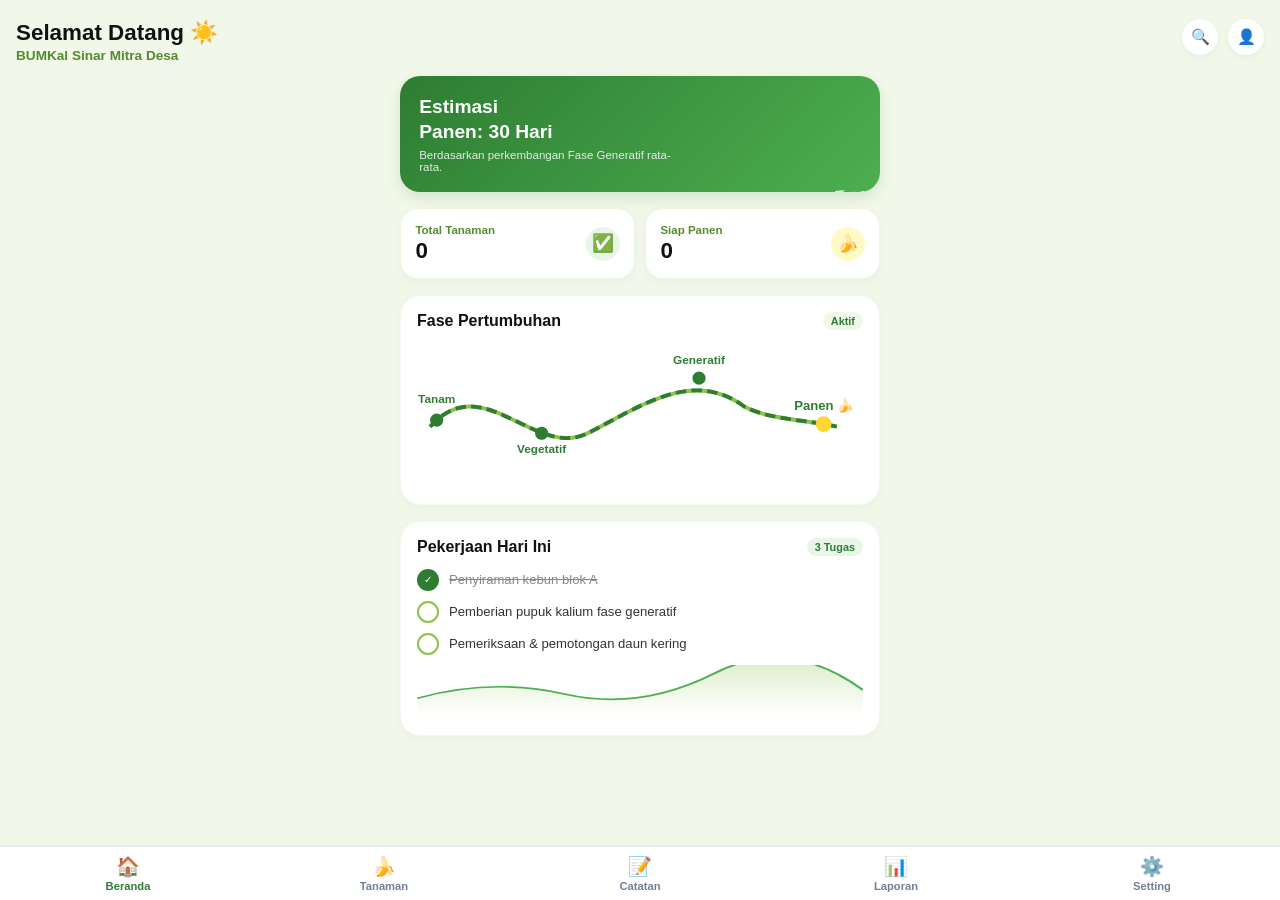
==== pages/dashboard.html @ 90c1ba54 "Add files via upload" ====
<!DOCTYPE html>
<html lang="id">
<head>
  <meta charset="UTF-8">
  <meta name="viewport" content="width=device-width, initial-scale=1.0">
  <title>Beranda - PisangKu</title>
  <link rel="stylesheet" href="../assets/css/style.css">
  <link rel="manifest" href="../manifest.json">
  <meta name="theme-color" content="#2e7d32">
</head>
<body>

  <!-- Header Dashboard Modern -->
  <header class="dashboard-header">
    <div class="header-title">
      <h1>Selamat Datang ☀️</h1>
      <p id="namaKebun">BUMKal Sinar Mitra Desa</p>
    </div>
    
    <div class="header-icons">
      <button class="header-icon-btn" title="Cari">🔍</button>
      
      <div class="profile-dropdown-container">
        <button class="header-icon-btn" id="profileBtn" title="Profil">👤</button>
        <div class="profile-dropdown" id="dropdownMenu">
          <button class="dropdown-item" id="changePassBtn">🔒 Ubah Password</button>
          <button class="dropdown-item logout" id="logoutBtn">🚪 Keluar</button>
        </div>
      </div>
    </div>
  </header>

  <!-- Modal Ubah Password -->
  <div class="modal-overlay" id="changePassModal">
    <div class="modal-content">
      <h3>Ubah Kata Sandi</h3>
      <form id="changePassForm">
        <div class="form-group">
          <label for="newPassword" style="font-size: 0.85rem;">Kata Sandi Baru</label>
          <input type="password" id="newPassword" placeholder="Minimal 6 karakter" required>
        </div>
        <div class="modal-actions">
          <button type="button" class="modal-btn cancel" id="cancelModalBtn" style="border-radius: 8px;">Batal</button>
          <button type="submit" class="modal-btn" id="savePasswordBtn">Simpan</button>
        </div>
      </form>
    </div>
  </div>

  <main>
    <!-- Banner Estimasi Panen -->
    <section class="harvest-banner">
      <div class="banner-content">
        <h2>Estimasi<br>Panen: 30 Hari</h2>
        <p>Berdasarkan perkembangan Fase Generatif rata-rata.</p>
      </div>
      <img src="https://images.unsplash.com/photo-1571771894821-ce9b6c11b08e?auto=format&fit=crop&q=80&w=300" alt="Banana Tree" class="banner-illus">
    </section>

    <!-- Baris Statistik -->
    <section class="stats-row">
      <div class="stat-card">
        <div class="stat-info">
          <p>Total Tanaman</p>
          <strong id="totalPohon">0</strong>
        </div>
        <div class="stat-icon">✅</div>
      </div>
      <div class="stat-card">
        <div class="stat-info">
          <p>Siap Panen</p>
          <strong id="siapPanen">0</strong>
        </div>
        <div class="stat-icon siap">🍌</div>
      </div>
    </section>

    <!-- Grafik Fase Pertumbuhan Interaktif -->
    <section class="dashboard-card">
      <div class="card-title-row">
        <h3>Fase Pertumbuhan</h3>
        <span class="card-badge">Aktif</span>
      </div>
      <div class="growth-timeline">
        <svg viewBox="0 0 340 100" style="width: 100%; height: auto; overflow: visible;">
          <path d="M 10,60 C 50,15 90,85 130,65 C 170,45 210,15 250,45 C 270,55 300,55 320,60" fill="none" stroke="#8bc34a" stroke-width="3" />
          <path d="M 10,60 C 50,15 90,85 130,65 C 170,45 210,15 250,45 C 270,55 300,55 320,60" fill="none" stroke="#2e7d32" stroke-width="3" stroke-dasharray="8 4" />
          
          <circle cx="15" cy="55" r="5" fill="#2e7d32" />
          <text x="15" y="42" font-size="9" font-weight="700" fill="#2e7d32" text-anchor="middle">Tanam</text>
          
          <circle cx="95" cy="65" r="5" fill="#2e7d32" />
          <text x="95" y="80" font-size="9" font-weight="700" fill="#2e7d32" text-anchor="middle">Vegetatif</text>
          
          <circle cx="215" cy="23" r="5" fill="#2e7d32" />
          <text x="215" y="12" font-size="9" font-weight="700" fill="#2e7d32" text-anchor="middle">Generatif</text>
          
          <circle cx="310" cy="58" r="6" fill="#fdd835" />
          <text x="310" y="47" font-size="10" font-weight="800" fill="#2e7d32" text-anchor="middle">Panen 🍌</text>
        </svg>
      </div>
    </section>

    <!-- Pekerjaan Hari Ini -->
    <section class="dashboard-card">
      <div class="card-title-row">
        <h3>Pekerjaan Hari Ini</h3>
        <span class="card-badge" style="background:#e8f5e9;">3 Tugas</span>
      </div>
      <div class="task-list">
        <div class="task-item">
          <div class="task-checkbox checked" onclick="toggleTask(this)">✓</div>
          <span class="task-text done">Penyiraman kebun blok A</span>
        </div>
        <div class="task-item">
          <div class="task-checkbox" onclick="toggleTask(this)"></div>
          <span class="task-text">Pemberian pupuk kalium fase generatif</span>
        </div>
        <div class="task-item">
          <div class="task-checkbox" onclick="toggleTask(this)"></div>
          <span class="task-text">Pemeriksaan & pemotongan daun kering</span>
        </div>
      </div>
      
      <svg class="mini-chart" viewBox="0 0 300 60" preserveAspectRatio="none">
        <defs>
          <linearGradient id="chartGrad" x1="0" y1="0" x2="0" y2="1">
            <stop offset="0%" stop-color="#8bc34a" stop-opacity="0.3"></stop>
            <stop offset="100%" stop-color="#8bc34a" stop-opacity="0"></stop>
          </linearGradient>
        </defs>
        <path d="M 0,40 Q 50,15 100,35 T 200,10 T 300,30 L 300,60 L 0,60 Z" fill="url(#chartGrad)"></path>
        <path d="M 0,40 Q 50,15 100,35 T 200,10 T 300,30" fill="none" stroke="#4caf50" stroke-width="2"></path>
      </svg>
    </section>
  </main>

  <!-- Navigasi Bawah 5 Menu -->
  <nav class="nav-bar">
    <a href="dashboard.html" class="active">
      <span class="icon">🏠</span>
      <span>Beranda</span>
    </a>
    <a href="tanaman.html">
      <span class="icon">🍌</span>
      <span>Tanaman</span>
    </a>
    <a href="catatan.html">
      <span class="icon">📝</span>
      <span>Catatan</span>
    </a>
    <a href="laporan.html">
      <span class="icon">📊</span>
      <span>Laporan</span>
    </a>
    <a href="setting.html">
      <span class="icon">⚙️</span>
      <span>Setting</span>
    </a>
  </nav>

  <script type="module">
    import { auth } from '../assets/js/firebase-config.js';
    import { ambilSemuaPohon } from '../assets/js/db.js';
    import { signOut, updatePassword } from "https://www.gstatic.com/firebasejs/10.8.0/firebase-auth.js";

    window.toggleTask = function(element) {
      const isChecked = element.classList.toggle('checked');
      element.innerHTML = isChecked ? '✓' : '';
      
      const textNode = element.nextElementSibling;
      if (isChecked) {
        textNode.classList.add('done');
      } else {
        textNode.classList.remove('done');
      }
    }

    const profileBtn = document.getElementById('profileBtn');
    const dropdownMenu = document.getElementById('dropdownMenu');

    profileBtn.addEventListener('click', (e) => {
      e.stopPropagation();
      dropdownMenu.classList.toggle('show');
    });

    document.addEventListener('click', () => {
      dropdownMenu.classList.remove('show');
    });

    const changePassBtn = document.getElementById('changePassBtn');
    const changePassModal = document.getElementById('changePassModal');
    const cancelModalBtn = document.getElementById('cancelModalBtn');
    const changePassForm = document.getElementById('changePassForm');
    const savePasswordBtn = document.getElementById('savePasswordBtn');

    changePassBtn.addEventListener('click', () => {
      changePassModal.classList.add('show');
      dropdownMenu.classList.remove('show');
    });

    cancelModalBtn.addEventListener('click', () => {
      changePassModal.classList.remove('show');
      changePassForm.reset();
    });

    changePassForm.addEventListener('submit', async (e) => {
      e.preventDefault();
      const newPasswordValue = document.getElementById('newPassword').value;

      if (newPasswordValue.length < 6) {
        alert("Password baru minimal 6 karakter!");
        return;
      }

      savePasswordBtn.disabled = true;
      savePasswordBtn.innerText = "Memproses...";

      try {
        const user = auth.currentUser;
        if (user) {
          await updatePassword(user, newPasswordValue);
          alert("Kata sandi berhasil diubah!");
          changePassModal.classList.remove('show');
          changePassForm.reset();
        } else {
          alert("Gagal mengubah kata sandi: Pengguna tidak terdeteksi. Silakan login ulang.");
        }
      } catch (error) {
        alert("Gagal mengubah kata sandi: " + error.message);
      } finally {
        savePasswordBtn.disabled = false;
        savePasswordBtn.innerText = "Simpan";
      }
    });

    const logoutBtn = document.getElementById('logoutBtn');
    logoutBtn.addEventListener('click', async () => {
      const confirmLogout = confirm("Apakah Anda yakin ingin keluar dari akun?");
      if (confirmLogout) {
        try {
          await signOut(auth);
          alert("Berhasil keluar!");
          window.location.href = "login.html";
        } catch (error) {
          alert("Gagal keluar: " + error.message);
        }
      }
    });

    async function loadData() {
      const data = await ambilSemuaPohon();
      const totalEl = document.getElementById('totalPohon');
      const siapPanenEl = document.getElementById('siapPanen');
      
      let total = 0;
      let siapPanen = 0;

      data.forEach(item => {
        const jumlahPohon = Number(item.jumlah) || 1;
        total += jumlahPohon;
        
        if (item.status && (item.status.toLowerCase() === 'panen' || item.status.toLowerCase() === 'generatif')) {
          siapPanen += jumlahPohon;
        }
      });

      totalEl.innerText = total;
      siapPanenEl.innerText = siapPanen;
    }

    loadData();
  </script>

</body>
</html>
---- assets/css/style.css ----
:root {
  --primary-color: #2e7d32;
  --secondary-color: #4caf50;
  --accent-color: #8bc34a;
  --light-green: #e8f5e9;
  --yellow: #fdd835;
  --bg-color: #f1f8e9;
  --card-bg: #ffffff;
  --text-color: #1b5e20;
  --text-muted: #558b2f;
}

/* Sembunyikan Scrollbar secara global tanpa mematikan fungsi scroll */
html, body {
  width: 100%;
  height: 100%;
  overflow-x: hidden;
  overflow-y: auto;
  -webkit-overflow-scrolling: touch;
  -ms-overflow-style: none;
  scrollbar-width: none;
}

html::-webkit-scrollbar,
body::-webkit-scrollbar,
main::-webkit-scrollbar,
div::-webkit-scrollbar,
*::-webkit-scrollbar {
  display: none !important;
  width: 0 !important;
  height: 0 !important;
  background: transparent !important;
}

body {
  font-family: -apple-system, BlinkMacSystemFont, "Segoe UI", Roboto, Helvetica, Arial, sans-serif;
  background-color: var(--bg-color);
  color: var(--text-color);
  margin: 0;
  padding: 0 0 90px 0;
  box-sizing: border-box;
}

/* Header Login / Umum */
header.app-header {
  background-color: var(--primary-color);
  color: white;
  padding: 1.2rem;
  text-align: center;
  box-shadow: 0 2px 6px rgba(0,0,0,0.1);
}

header.app-header h1 {
  margin: 0;
  font-size: 1.5rem;
}

header.app-header p {
  margin: 4px 0 0 0;
  font-size: 0.85rem;
  opacity: 0.9;
}

/* Header Dashboard Modern */
.dashboard-header {
  padding: 1.2rem 1rem 0.8rem 1rem;
  display: flex;
  justify-content: space-between;
  align-items: flex-start;
  position: relative;
}

.header-title h1 {
  margin: 0;
  font-size: 1.4rem;
  font-weight: 800;
  color: #111;
  display: flex;
  align-items: center;
  gap: 5px;
}

.header-title p {
  margin: 2px 0 0 0;
  font-size: 0.85rem;
  color: var(--text-muted);
  font-weight: 600;
}

.header-icons {
  display: flex;
  gap: 10px;
  position: relative;
}

.header-icon-btn {
  background: white;
  border: none;
  border-radius: 50%;
  width: 36px;
  height: 36px;
  display: flex;
  align-items: center;
  justify-content: center;
  box-shadow: 0 2px 6px rgba(0,0,0,0.05);
  font-size: 0.95rem;
  cursor: pointer;
}

/* Dropdown Menu Profil */
.profile-dropdown-container {
  position: relative;
}

.profile-dropdown {
  display: none;
  position: absolute;
  top: 42px;
  right: 0;
  background: var(--card-bg);
  border-radius: 12px;
  box-shadow: 0 4px 20px rgba(0,0,0,0.1);
  border: 1px solid rgba(139, 195, 74, 0.15);
  min-width: 150px;
  z-index: 1000;
  overflow: hidden;
}

.profile-dropdown.show {
  display: block;
}

.dropdown-item {
  display: flex;
  align-items: center;
  gap: 10px;
  padding: 12px 16px;
  text-decoration: none;
  color: #333333;
  font-size: 0.85rem;
  font-weight: 600;
  cursor: pointer;
  background: none;
  border: none;
  width: 100%;
  text-align: left;
  box-sizing: border-box;
}

.dropdown-item:hover {
  background-color: var(--light-green);
  color: var(--primary-color);
}

.dropdown-item.logout {
  color: #d32f2f;
  border-top: 1px solid #e2e8f0;
}

.dropdown-item.logout:hover {
  background-color: #ffebee;
  color: #d32f2f;
}

/* Modal Popup Ubah Password */
.modal-overlay {
  display: none;
  position: fixed;
  top: 0;
  left: 0;
  width: 100%;
  height: 100%;
  background: rgba(0, 0, 0, 0.4);
  backdrop-filter: blur(2px);
  z-index: 2000;
  align-items: center;
  justify-content: center;
}

.modal-overlay.show {
  display: flex;
}

.modal-content {
  background: white;
  padding: 1.5rem;
  border-radius: 20px;
  width: 90%;
  max-width: 380px;
  box-sizing: border-box;
  box-shadow: 0 10px 30px rgba(0,0,0,0.15);
  border: 1px solid rgba(139, 195, 74, 0.2);
}

.modal-content h3 {
  margin-top: 0;
  margin-bottom: 1rem;
  font-size: 1.15rem;
  font-weight: 800;
  color: #111;
}

.modal-actions {
  display: flex;
  gap: 10px;
  margin-top: 1.2rem;
}

.modal-btn {
  flex: 1;
  padding: 0.7rem;
  font-size: 0.9rem;
  font-weight: bold;
}

.modal-btn.cancel {
  background: #e2e8f0;
  color: #4a5568;
}

/* Container Utama HP */
main {
  padding: 0 1rem;
  max-width: 480px;
  margin: 0 auto;
}

/* Form & Input Style */
.card {
  background: var(--card-bg);
  border-radius: 16px;
  padding: 1.2rem;
  margin-bottom: 1rem;
  box-shadow: 0 4px 12px rgba(0,0,0,0.03);
  border: 1px solid rgba(139, 195, 74, 0.15);
}

.form-group {
  margin-bottom: 1rem;
}

label {
  display: block;
  margin-bottom: 0.5rem;
  font-weight: bold;
}

input, select, button {
  width: 100%;
  padding: 0.75rem;
  border-radius: 8px;
  border: 1px solid #ccc;
  box-sizing: border-box;
  font-size: 1rem;
}

button {
  background-color: var(--primary-color);
  color: white;
  border: none;
  font-weight: bold;
  cursor: pointer;
}

button:disabled {
  background-color: #888;
}

/* Banner Estimasi Panen */
.harvest-banner {
  background: linear-gradient(135deg, #2e7d32 0%, #4caf50 100%);
  border-radius: 20px;
  padding: 1.2rem;
  color: white;
  margin-bottom: 1rem;
  position: relative;
  overflow: hidden;
  box-shadow: 0 6px 14px rgba(46, 125, 50, 0.15);
}

.banner-content {
  max-width: 60%;
  position: relative;
  z-index: 2;
}

.banner-content h2 {
  margin: 0;
  font-size: 1.2rem;
  font-weight: 800;
  line-height: 1.3;
}

.banner-content p {
  margin: 4px 0 0 0;
  font-size: 0.72rem;
  opacity: 0.85;
}

.banner-illus {
  position: absolute;
  right: -10px;
  bottom: -15px;
  width: 130px;
  height: auto;
  z-index: 1;
  transform: rotate(-5deg);
}

/* Statistik Kartu Ganda (Grid) */
.stats-row {
  display: grid;
  grid-template-columns: 1fr 1fr;
  gap: 10px;
  margin-bottom: 1rem;
}

.stat-card {
  background: var(--card-bg);
  border-radius: 18px;
  padding: 0.9rem;
  display: flex;
  align-items: center;
  justify-content: space-between;
  box-shadow: 0 3px 10px rgba(0,0,0,0.03);
  border: 1px solid rgba(139, 195, 74, 0.15);
}

.stat-info p {
  margin: 0;
  font-size: 0.72rem;
  color: var(--text-muted);
  font-weight: 600;
}

.stat-info strong {
  font-size: 1.4rem;
  font-weight: 800;
  color: #111;
  display: block;
  margin-top: 2px;
}

.stat-icon {
  width: 34px;
  height: 34px;
  border-radius: 50%;
  background-color: var(--light-green);
  display: flex;
  align-items: center;
  justify-content: center;
  font-size: 1.1rem;
}

.stat-icon.siap {
  background-color: #fff9c4;
}

/* Kartu Utama Dashboard */
.dashboard-card {
  background: var(--card-bg);
  border-radius: 20px;
  padding: 1rem;
  margin-bottom: 1rem;
  box-shadow: 0 3px 10px rgba(0,0,0,0.03);
  border: 1px solid rgba(139, 195, 74, 0.1);
}

.card-title-row {
  display: flex;
  justify-content: space-between;
  align-items: center;
  margin-bottom: 0.8rem;
}

.card-title-row h3 {
  margin: 0;
  font-size: 1rem;
  font-weight: 800;
  color: #111;
}

.card-badge {
  font-size: 0.68rem;
  background: #f1f8e9;
  color: var(--primary-color);
  padding: 3px 8px;
  border-radius: 10px;
  font-weight: 700;
}

.growth-timeline {
  position: relative;
  padding: 5px 0;
}

/* Tugas Hari Ini */
.task-list {
  display: flex;
  flex-direction: column;
  gap: 10px;
}

.task-item {
  display: flex;
  align-items: center;
  gap: 10px;
}

.task-checkbox {
  width: 18px;
  height: 18px;
  border-radius: 50%;
  border: 2px solid var(--accent-color);
  display: flex;
  align-items: center;
  justify-content: center;
  color: white;
  font-size: 0.6rem;
  cursor: pointer;
  flex-shrink: 0;
}

.task-checkbox.checked {
  background: var(--primary-color);
  border-color: var(--primary-color);
}

.task-text {
  font-size: 0.82rem;
  color: #333;
  font-weight: 500;
  flex-grow: 1;
}

.task-text.done {
  text-decoration: line-through;
  color: #888;
}

.mini-chart {
  margin-top: 10px;
  height: 50px;
  width: 100%;
}

/* Navigasi Bawah Tanpa Scrollbar */
.nav-bar {
  display: flex;
  justify-content: space-around;
  align-items: center;
  background: #ffffff;
  padding: 8px 0;
  position: fixed;
  bottom: 0;
  left: 0;
  width: 100%;
  border-top: 1px solid #e2e8f0;
  box-shadow: 0 -3px 10px rgba(0,0,0,0.03);
  z-index: 1000;
  -ms-overflow-style: none;
  scrollbar-width: none;
}

.nav-bar::-webkit-scrollbar {
  display: none !important;
}

.nav-bar a {
  display: flex;
  flex-direction: column;
  align-items: center;
  color: #718096;
  text-decoration: none;
  font-size: 0.7rem;
  flex: 1;
  font-weight: 600;
}

.nav-bar a.active {
  color: var(--primary-color);
}

.nav-bar a .icon {
  font-size: 1.2rem;
  margin-bottom: 2px;
}
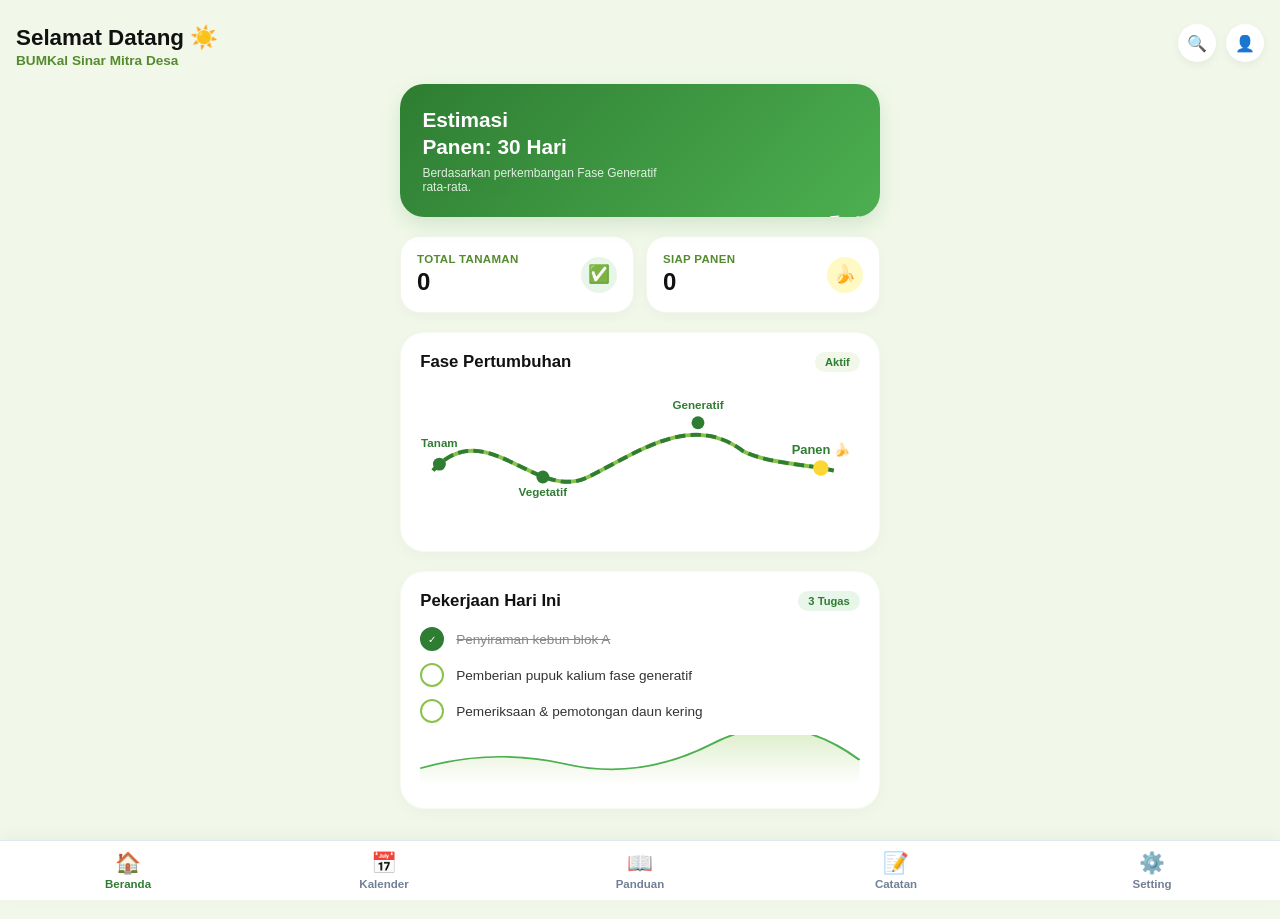
==== commit 535d3e00: "Add files via upload" ====
--- a/pages/dashboard.html
+++ b/pages/dashboard.html
@@ -24,26 +24,53 @@
         <button class="header-icon-btn" id="profileBtn" title="Profil">👤</button>
         <div class="profile-dropdown" id="dropdownMenu">
           <button class="dropdown-item" id="changePassBtn">🔒 Ubah Password</button>
-          <button class="dropdown-item logout" id="logoutBtn">🚪 Keluar</button>
+          <button class="dropdown-item logout" id="openLogoutModalBtn">🚪 Keluar</button>
         </div>
       </div>
     </div>
   </header>
 
-  <!-- Modal Ubah Password -->
+  <!-- Modal Kustom 1: Ubah Password -->
   <div class="modal-overlay" id="changePassModal">
     <div class="modal-content">
+      <div class="modal-icon">
+        <svg viewBox="0 0 24 24" fill="none" stroke="#2e7d32" stroke-width="2" stroke-linecap="round" stroke-linejoin="round">
+          <rect x="3" y="11" width="18" height="11" rx="2" ry="2" />
+          <path d="M7 11V7a5 5 0 0 1 10 0v4" />
+        </svg>
+      </div>
       <h3>Ubah Kata Sandi</h3>
+      <p class="modal-desc">Gunakan minimal 6 karakter agar akun kebunmu tetap terlindungi.</p>
+      
       <form id="changePassForm">
-        <div class="form-group">
-          <label for="newPassword" style="font-size: 0.85rem;">Kata Sandi Baru</label>
-          <input type="password" id="newPassword" placeholder="Minimal 6 karakter" required>
+        <div class="form-group" style="text-align: left;">
+          <label for="newPassword" style="font-size: 0.8rem; color: #444;">Kata Sandi Baru</label>
+          <input type="password" id="newPassword" placeholder="Masukkan kata sandi baru" required>
         </div>
         <div class="modal-actions">
-          <button type="button" class="modal-btn cancel" id="cancelModalBtn" style="border-radius: 8px;">Batal</button>
-          <button type="submit" class="modal-btn" id="savePasswordBtn">Simpan</button>
+          <button type="button" class="modal-btn cancel" id="cancelPassBtn">Batal</button>
+          <button type="submit" class="modal-btn confirm" id="savePasswordBtn">Simpan</button>
         </div>
       </form>
+    </div>
+  </div>
+
+  <!-- Modal Kustom 2: Konfirmasi Keluar (Logout) -->
+  <div class="modal-overlay" id="logoutModal">
+    <div class="modal-content">
+      <div class="modal-icon">
+        <svg viewBox="0 0 24 24" fill="none" stroke="#c95a49" stroke-width="2" stroke-linecap="round" stroke-linejoin="round">
+          <path d="M9 21H5a2 2 0 0 1-2-2V5a2 2 0 0 1 2-2h4" />
+          <polyline points="16 17 21 12 16 7" />
+          <line x1="21" y1="12" x2="9" y2="12" />
+        </svg>
+      </div>
+      <h3>Yakin Ingin Keluar?</h3>
+      <p class="modal-desc">Kamu perlu masuk kembali untuk mengakses dan mengelola kebun PisangKu.</p>
+      <div class="modal-actions">
+        <button type="button" class="modal-btn cancel" id="cancelLogoutBtn">Batal</button>
+        <button type="button" class="modal-btn danger" id="confirmLogoutBtn">Keluar</button>
+      </div>
     </div>
   </div>
 
@@ -61,21 +88,21 @@
     <section class="stats-row">
       <div class="stat-card">
         <div class="stat-info">
-          <p>Total Tanaman</p>
+          <p>TOTAL TANAMAN</p>
           <strong id="totalPohon">0</strong>
         </div>
         <div class="stat-icon">✅</div>
       </div>
       <div class="stat-card">
         <div class="stat-info">
-          <p>Siap Panen</p>
+          <p>SIAP PANEN</p>
           <strong id="siapPanen">0</strong>
         </div>
         <div class="stat-icon siap">🍌</div>
       </div>
     </section>
 
-    <!-- Grafik Fase Pertumbuhan Interaktif -->
+    <!-- Grafik Fase Pertumbuhan -->
     <section class="dashboard-card">
       <div class="card-title-row">
         <h3>Fase Pertumbuhan</h3>
@@ -135,24 +162,24 @@
     </section>
   </main>
 
-  <!-- Navigasi Bawah 5 Menu -->
+  <!-- Navigasi Bawah 5 Menu Baru -->
   <nav class="nav-bar">
     <a href="dashboard.html" class="active">
       <span class="icon">🏠</span>
       <span>Beranda</span>
     </a>
-    <a href="tanaman.html">
-      <span class="icon">🍌</span>
-      <span>Tanaman</span>
+    <a href="kalender.html">
+      <span class="icon">📅</span>
+      <span>Kalender</span>
+    </a>
+    <a href="panduan.html">
+      <span class="icon">📖</span>
+      <span>Panduan</span>
     </a>
     <a href="catatan.html">
       <span class="icon">📝</span>
       <span>Catatan</span>
     </a>
-    <a href="laporan.html">
-      <span class="icon">📊</span>
-      <span>Laporan</span>
-    </a>
     <a href="setting.html">
       <span class="icon">⚙️</span>
       <span>Setting</span>
@@ -162,8 +189,19 @@
   <script type="module">
     import { auth } from '../assets/js/firebase-config.js';
     import { ambilSemuaPohon } from '../assets/js/db.js';
-    import { signOut, updatePassword } from "https://www.gstatic.com/firebasejs/10.8.0/firebase-auth.js";
-
+    import { signOut, updatePassword, onAuthStateChanged } from "https://www.gstatic.com/firebasejs/10.8.0/firebase-auth.js";
+
+    // Otorisasi & Pencegahan Rapi Halaman
+    onAuthStateChanged(auth, (user) => {
+      if (!user) {
+        document.body.style.opacity = 0;
+        window.location.href = "login.html";
+      } else {
+        document.body.style.opacity = 1;
+      }
+    });
+
+    // Handle Interaksi Tugas List
     window.toggleTask = function(element) {
       const isChecked = element.classList.toggle('checked');
       element.innerHTML = isChecked ? '✓' : '';
@@ -176,6 +214,7 @@
       }
     }
 
+    // Nav dropdown profile
     const profileBtn = document.getElementById('profileBtn');
     const dropdownMenu = document.getElementById('dropdownMenu');
 
@@ -188,19 +227,29 @@
       dropdownMenu.classList.remove('show');
     });
 
+    // Control Modals secara halus
+    function openModal(modalId) {
+      document.getElementById(modalId).classList.add('show');
+    }
+
+    function closeModal(modalId) {
+      document.getElementById(modalId).classList.remove('show');
+    }
+
+    // Modal Ubah Password
     const changePassBtn = document.getElementById('changePassBtn');
     const changePassModal = document.getElementById('changePassModal');
-    const cancelModalBtn = document.getElementById('cancelModalBtn');
+    const cancelPassBtn = document.getElementById('cancelPassBtn');
     const changePassForm = document.getElementById('changePassForm');
     const savePasswordBtn = document.getElementById('savePasswordBtn');
 
     changePassBtn.addEventListener('click', () => {
-      changePassModal.classList.add('show');
+      openModal('changePassModal');
       dropdownMenu.classList.remove('show');
     });
 
-    cancelModalBtn.addEventListener('click', () => {
-      changePassModal.classList.remove('show');
+    cancelPassBtn.addEventListener('click', () => {
+      closeModal('changePassModal');
       changePassForm.reset();
     });
 
@@ -209,7 +258,7 @@
       const newPasswordValue = document.getElementById('newPassword').value;
 
       if (newPasswordValue.length < 6) {
-        alert("Password baru minimal 6 karakter!");
+        alert("Kata sandi minimal 6 karakter!");
         return;
       }
 
@@ -220,34 +269,45 @@
         const user = auth.currentUser;
         if (user) {
           await updatePassword(user, newPasswordValue);
-          alert("Kata sandi berhasil diubah!");
-          changePassModal.classList.remove('show');
+          alert("Kata sandi berhasil diperbarui!");
+          closeModal('changePassModal');
           changePassForm.reset();
         } else {
-          alert("Gagal mengubah kata sandi: Pengguna tidak terdeteksi. Silakan login ulang.");
+          alert("Gagal memperbarui: Sesi berakhir.");
         }
       } catch (error) {
-        alert("Gagal mengubah kata sandi: " + error.message);
+        alert("Gagal memperbarui kata sandi: " + error.message);
       } finally {
         savePasswordBtn.disabled = false;
         savePasswordBtn.innerText = "Simpan";
       }
     });
 
-    const logoutBtn = document.getElementById('logoutBtn');
-    logoutBtn.addEventListener('click', async () => {
-      const confirmLogout = confirm("Apakah Anda yakin ingin keluar dari akun?");
-      if (confirmLogout) {
-        try {
-          await signOut(auth);
-          alert("Berhasil keluar!");
-          window.location.href = "login.html";
-        } catch (error) {
-          alert("Gagal keluar: " + error.message);
-        }
-      }
-    });
-
+    // Modal Logout
+    const openLogoutModalBtn = document.getElementById('openLogoutModalBtn');
+    const cancelLogoutBtn = document.getElementById('cancelLogoutBtn');
+    const confirmLogoutBtn = document.getElementById('confirmLogoutBtn');
+
+    openLogoutModalBtn.addEventListener('click', () => {
+      openModal('logoutModal');
+      dropdownMenu.classList.remove('show');
+    });
+
+    cancelLogoutBtn.addEventListener('click', () => {
+      closeModal('logoutModal');
+    });
+
+    confirmLogoutBtn.addEventListener('click', async () => {
+      try {
+        await signOut(auth);
+        closeModal('logoutModal');
+        window.location.href = "login.html";
+      } catch (error) {
+        alert("Gagal logout: " + error.message);
+      }
+    });
+
+    // Ambil semua data pohon
     async function loadData() {
       const data = await ambilSemuaPohon();
       const totalEl = document.getElementById('totalPohon');
--- a/assets/css/style.css
+++ b/assets/css/style.css
@@ -8,9 +8,10 @@
   --card-bg: #ffffff;
   --text-color: #1b5e20;
   --text-muted: #558b2f;
-}
-
-/* Sembunyikan Scrollbar secara global tanpa mematikan fungsi scroll */
+  --danger-color: #c95a49;
+}
+
+/* Sembunyikan Scrollbar secara global */
 html, body {
   width: 100%;
   height: 100%;
@@ -39,31 +40,12 @@
   margin: 0;
   padding: 0 0 90px 0;
   box-sizing: border-box;
-}
-
-/* Header Login / Umum */
-header.app-header {
-  background-color: var(--primary-color);
-  color: white;
-  padding: 1.2rem;
-  text-align: center;
-  box-shadow: 0 2px 6px rgba(0,0,0,0.1);
-}
-
-header.app-header h1 {
-  margin: 0;
-  font-size: 1.5rem;
-}
-
-header.app-header p {
-  margin: 4px 0 0 0;
-  font-size: 0.85rem;
-  opacity: 0.9;
+  transition: opacity 0.3s ease;
 }
 
 /* Header Dashboard Modern */
 .dashboard-header {
-  padding: 1.2rem 1rem 0.8rem 1rem;
+  padding: 1.5rem 1rem 1rem 1rem;
   display: flex;
   justify-content: space-between;
   align-items: flex-start;
@@ -97,14 +79,20 @@
   background: white;
   border: none;
   border-radius: 50%;
-  width: 36px;
-  height: 36px;
+  width: 38px;
+  height: 38px;
   display: flex;
   align-items: center;
   justify-content: center;
-  box-shadow: 0 2px 6px rgba(0,0,0,0.05);
-  font-size: 0.95rem;
+  box-shadow: 0 3px 8px rgba(0,0,0,0.06);
+  font-size: 1rem;
   cursor: pointer;
+  transition: transform 0.2s ease, background-color 0.2s ease;
+}
+
+.header-icon-btn:active {
+  transform: scale(0.92);
+  background-color: #f5f5f5;
 }
 
 /* Dropdown Menu Profil */
@@ -113,28 +101,34 @@
 }
 
 .profile-dropdown {
-  display: none;
+  display: block;
+  opacity: 0;
+  pointer-events: none;
+  transform: translateY(-10px) scale(0.95);
   position: absolute;
-  top: 42px;
+  top: 48px;
   right: 0;
   background: var(--card-bg);
-  border-radius: 12px;
-  box-shadow: 0 4px 20px rgba(0,0,0,0.1);
-  border: 1px solid rgba(139, 195, 74, 0.15);
-  min-width: 150px;
+  border-radius: 16px;
+  box-shadow: 0 6px 25px rgba(0,0,0,0.08);
+  border: 1px solid rgba(139, 195, 74, 0.12);
+  min-width: 170px;
   z-index: 1000;
   overflow: hidden;
+  transition: opacity 0.25s cubic-bezier(0.4, 0, 0.2, 1), transform 0.25s cubic-bezier(0.4, 0, 0.2, 1);
 }
 
 .profile-dropdown.show {
-  display: block;
+  opacity: 1;
+  pointer-events: auto;
+  transform: translateY(0) scale(1);
 }
 
 .dropdown-item {
   display: flex;
   align-items: center;
-  gap: 10px;
-  padding: 12px 16px;
+  gap: 12px;
+  padding: 14px 18px;
   text-decoration: none;
   color: #333333;
   font-size: 0.85rem;
@@ -145,77 +139,130 @@
   width: 100%;
   text-align: left;
   box-sizing: border-box;
-}
-
-.dropdown-item:hover {
+  transition: background-color 0.15s ease;
+}
+
+.dropdown-item:active, .dropdown-item:hover {
   background-color: var(--light-green);
   color: var(--primary-color);
 }
 
 .dropdown-item.logout {
-  color: #d32f2f;
-  border-top: 1px solid #e2e8f0;
-}
-
-.dropdown-item.logout:hover {
+  color: var(--danger-color);
+  border-top: 1px solid #edf2f7;
+}
+
+.dropdown-item.logout:active, .dropdown-item.logout:hover {
   background-color: #ffebee;
-  color: #d32f2f;
-}
-
-/* Modal Popup Ubah Password */
+  color: var(--danger-color);
+}
+
+/* Modal Popup Overlay Universal (Password & Logout) */
 .modal-overlay {
-  display: none;
+  display: flex;
+  visibility: hidden;
+  opacity: 0;
   position: fixed;
   top: 0;
   left: 0;
   width: 100%;
   height: 100%;
-  background: rgba(0, 0, 0, 0.4);
-  backdrop-filter: blur(2px);
+  background: rgba(0, 0, 0, 0.45);
+  backdrop-filter: blur(4px);
+  -webkit-backdrop-filter: blur(4px);
   z-index: 2000;
   align-items: center;
   justify-content: center;
+  transition: opacity 0.3s ease, visibility 0.3s ease;
 }
 
 .modal-overlay.show {
-  display: flex;
+  visibility: visible;
+  opacity: 1;
 }
 
 .modal-content {
   background: white;
-  padding: 1.5rem;
-  border-radius: 20px;
+  padding: 1.8rem;
+  border-radius: 24px;
   width: 90%;
-  max-width: 380px;
+  max-width: 360px;
   box-sizing: border-box;
-  box-shadow: 0 10px 30px rgba(0,0,0,0.15);
-  border: 1px solid rgba(139, 195, 74, 0.2);
+  box-shadow: 0 10px 35px rgba(0,0,0,0.15);
+  border: 1px solid rgba(139, 195, 74, 0.15);
+  transform: translateY(30px) scale(0.95);
+  transition: transform 0.3s cubic-bezier(0.34, 1.56, 0.64, 1);
+  text-align: center;
+}
+
+.modal-overlay.show .modal-content {
+  transform: translateY(0) scale(1);
+}
+
+.modal-icon {
+  width: 80px;
+  height: 80px;
+  margin: 0 auto 1.2rem auto;
+  display: flex;
+  align-items: center;
+  justify-content: center;
+}
+
+.modal-icon svg {
+  width: 100%;
+  height: 100%;
 }
 
 .modal-content h3 {
   margin-top: 0;
-  margin-bottom: 1rem;
-  font-size: 1.15rem;
+  margin-bottom: 0.5rem;
+  font-size: 1.3rem;
   font-weight: 800;
   color: #111;
 }
 
+.modal-desc {
+  font-size: 0.85rem;
+  color: #666;
+  margin: 0 0 1.5rem 0;
+  line-height: 1.4;
+}
+
+/* Tombol Modal Kustom Modern */
 .modal-actions {
   display: flex;
-  gap: 10px;
-  margin-top: 1.2rem;
+  gap: 12px;
 }
 
 .modal-btn {
   flex: 1;
-  padding: 0.7rem;
-  font-size: 0.9rem;
+  padding: 0.9rem 1.2rem;
+  font-size: 0.95rem;
   font-weight: bold;
+  border-radius: 50px;
+  border: none;
+  cursor: pointer;
+  transition: transform 0.15s ease, filter 0.15s ease;
+  box-shadow: 0 4px 10px rgba(0,0,0,0.05);
+}
+
+.modal-btn:active {
+  transform: scale(0.96);
 }
 
 .modal-btn.cancel {
-  background: #e2e8f0;
-  color: #4a5568;
+  background: var(--light-green);
+  color: var(--primary-color);
+}
+
+.modal-btn.confirm {
+  background: var(--primary-color);
+  color: white;
+}
+
+.modal-btn.danger {
+  background: var(--danger-color);
+  color: white;
 }
 
 /* Container Utama HP */
@@ -225,33 +272,41 @@
   margin: 0 auto;
 }
 
-/* Form & Input Style */
+/* Form & Card */
 .card {
   background: var(--card-bg);
-  border-radius: 16px;
-  padding: 1.2rem;
+  border-radius: 20px;
+  padding: 1.4rem;
   margin-bottom: 1rem;
-  box-shadow: 0 4px 12px rgba(0,0,0,0.03);
-  border: 1px solid rgba(139, 195, 74, 0.15);
+  box-shadow: 0 4px 15px rgba(0,0,0,0.03);
+  border: 1px solid rgba(139, 195, 74, 0.12);
 }
 
 .form-group {
-  margin-bottom: 1rem;
+  margin-bottom: 1.2rem;
 }
 
 label {
   display: block;
   margin-bottom: 0.5rem;
-  font-weight: bold;
+  font-weight: 700;
+  font-size: 0.9rem;
 }
 
 input, select, button {
   width: 100%;
-  padding: 0.75rem;
-  border-radius: 8px;
-  border: 1px solid #ccc;
+  padding: 0.8rem 1rem;
+  border-radius: 12px;
+  border: 1px solid #e2e8f0;
   box-sizing: border-box;
-  font-size: 1rem;
+  font-size: 0.95rem;
+  outline: none;
+  transition: border-color 0.2s ease, box-shadow 0.2s ease;
+}
+
+input:focus {
+  border-color: var(--primary-color);
+  box-shadow: 0 0 0 3px rgba(46, 125, 50, 0.1);
 }
 
 button {
@@ -263,19 +318,19 @@
 }
 
 button:disabled {
-  background-color: #888;
+  background-color: #a0aec0;
 }
 
 /* Banner Estimasi Panen */
 .harvest-banner {
   background: linear-gradient(135deg, #2e7d32 0%, #4caf50 100%);
-  border-radius: 20px;
-  padding: 1.2rem;
+  border-radius: 24px;
+  padding: 1.4rem;
   color: white;
-  margin-bottom: 1rem;
+  margin-bottom: 1.2rem;
   position: relative;
   overflow: hidden;
-  box-shadow: 0 6px 14px rgba(46, 125, 50, 0.15);
+  box-shadow: 0 8px 20px rgba(46, 125, 50, 0.15);
 }
 
 .banner-content {
@@ -286,14 +341,14 @@
 
 .banner-content h2 {
   margin: 0;
-  font-size: 1.2rem;
+  font-size: 1.3rem;
   font-weight: 800;
   line-height: 1.3;
 }
 
 .banner-content p {
-  margin: 4px 0 0 0;
-  font-size: 0.72rem;
+  margin: 6px 0 0 0;
+  font-size: 0.75rem;
   opacity: 0.85;
 }
 
@@ -301,49 +356,50 @@
   position: absolute;
   right: -10px;
   bottom: -15px;
-  width: 130px;
+  width: 135px;
   height: auto;
   z-index: 1;
   transform: rotate(-5deg);
 }
 
-/* Statistik Kartu Ganda (Grid) */
+/* Statistik Kartu Ganda */
 .stats-row {
   display: grid;
   grid-template-columns: 1fr 1fr;
-  gap: 10px;
-  margin-bottom: 1rem;
+  gap: 12px;
+  margin-bottom: 1.2rem;
 }
 
 .stat-card {
   background: var(--card-bg);
-  border-radius: 18px;
-  padding: 0.9rem;
+  border-radius: 20px;
+  padding: 1rem;
   display: flex;
   align-items: center;
   justify-content: space-between;
-  box-shadow: 0 3px 10px rgba(0,0,0,0.03);
-  border: 1px solid rgba(139, 195, 74, 0.15);
+  box-shadow: 0 4px 12px rgba(0,0,0,0.03);
+  border: 1px solid rgba(139, 195, 74, 0.12);
 }
 
 .stat-info p {
   margin: 0;
   font-size: 0.72rem;
   color: var(--text-muted);
-  font-weight: 600;
+  font-weight: 700;
+  letter-spacing: 0.3px;
 }
 
 .stat-info strong {
-  font-size: 1.4rem;
+  font-size: 1.5rem;
   font-weight: 800;
   color: #111;
   display: block;
-  margin-top: 2px;
+  margin-top: 3px;
 }
 
 .stat-icon {
-  width: 34px;
-  height: 34px;
+  width: 36px;
+  height: 36px;
   border-radius: 50%;
   background-color: var(--light-green);
   display: flex;
@@ -359,33 +415,33 @@
 /* Kartu Utama Dashboard */
 .dashboard-card {
   background: var(--card-bg);
-  border-radius: 20px;
-  padding: 1rem;
+  border-radius: 24px;
+  padding: 1.2rem;
+  margin-bottom: 1.2rem;
+  box-shadow: 0 4px 15px rgba(0,0,0,0.03);
+  border: 1px solid rgba(139, 195, 74, 0.08);
+}
+
+.card-title-row {
+  display: flex;
+  justify-content: space-between;
+  align-items: center;
   margin-bottom: 1rem;
-  box-shadow: 0 3px 10px rgba(0,0,0,0.03);
-  border: 1px solid rgba(139, 195, 74, 0.1);
-}
-
-.card-title-row {
-  display: flex;
-  justify-content: space-between;
-  align-items: center;
-  margin-bottom: 0.8rem;
 }
 
 .card-title-row h3 {
   margin: 0;
-  font-size: 1rem;
+  font-size: 1.05rem;
   font-weight: 800;
   color: #111;
 }
 
 .card-badge {
-  font-size: 0.68rem;
+  font-size: 0.7rem;
   background: #f1f8e9;
   color: var(--primary-color);
-  padding: 3px 8px;
-  border-radius: 10px;
+  padding: 4px 10px;
+  border-radius: 12px;
   font-weight: 700;
 }
 
@@ -398,27 +454,28 @@
 .task-list {
   display: flex;
   flex-direction: column;
-  gap: 10px;
+  gap: 12px;
 }
 
 .task-item {
   display: flex;
   align-items: center;
-  gap: 10px;
+  gap: 12px;
 }
 
 .task-checkbox {
-  width: 18px;
-  height: 18px;
+  width: 20px;
+  height: 20px;
   border-radius: 50%;
   border: 2px solid var(--accent-color);
   display: flex;
   align-items: center;
   justify-content: center;
   color: white;
-  font-size: 0.6rem;
+  font-size: 0.65rem;
   cursor: pointer;
   flex-shrink: 0;
+  transition: background-color 0.2s ease, border-color 0.2s ease;
 }
 
 .task-checkbox.checked {
@@ -427,7 +484,7 @@
 }
 
 .task-text {
-  font-size: 0.82rem;
+  font-size: 0.85rem;
   color: #333;
   font-weight: 500;
   flex-grow: 1;
@@ -439,7 +496,7 @@
 }
 
 .mini-chart {
-  margin-top: 10px;
+  margin-top: 12px;
   height: 50px;
   width: 100%;
 }
@@ -450,20 +507,14 @@
   justify-content: space-around;
   align-items: center;
   background: #ffffff;
-  padding: 8px 0;
+  padding: 10px 0;
   position: fixed;
   bottom: 0;
   left: 0;
   width: 100%;
   border-top: 1px solid #e2e8f0;
-  box-shadow: 0 -3px 10px rgba(0,0,0,0.03);
+  box-shadow: 0 -4px 15px rgba(0,0,0,0.04);
   z-index: 1000;
-  -ms-overflow-style: none;
-  scrollbar-width: none;
-}
-
-.nav-bar::-webkit-scrollbar {
-  display: none !important;
 }
 
 .nav-bar a {
@@ -472,9 +523,10 @@
   align-items: center;
   color: #718096;
   text-decoration: none;
-  font-size: 0.7rem;
+  font-size: 0.72rem;
   flex: 1;
   font-weight: 600;
+  transition: color 0.15s ease;
 }
 
 .nav-bar a.active {
@@ -482,6 +534,6 @@
 }
 
 .nav-bar a .icon {
-  font-size: 1.2rem;
-  margin-bottom: 2px;
+  font-size: 1.3rem;
+  margin-bottom: 3px;
 }
